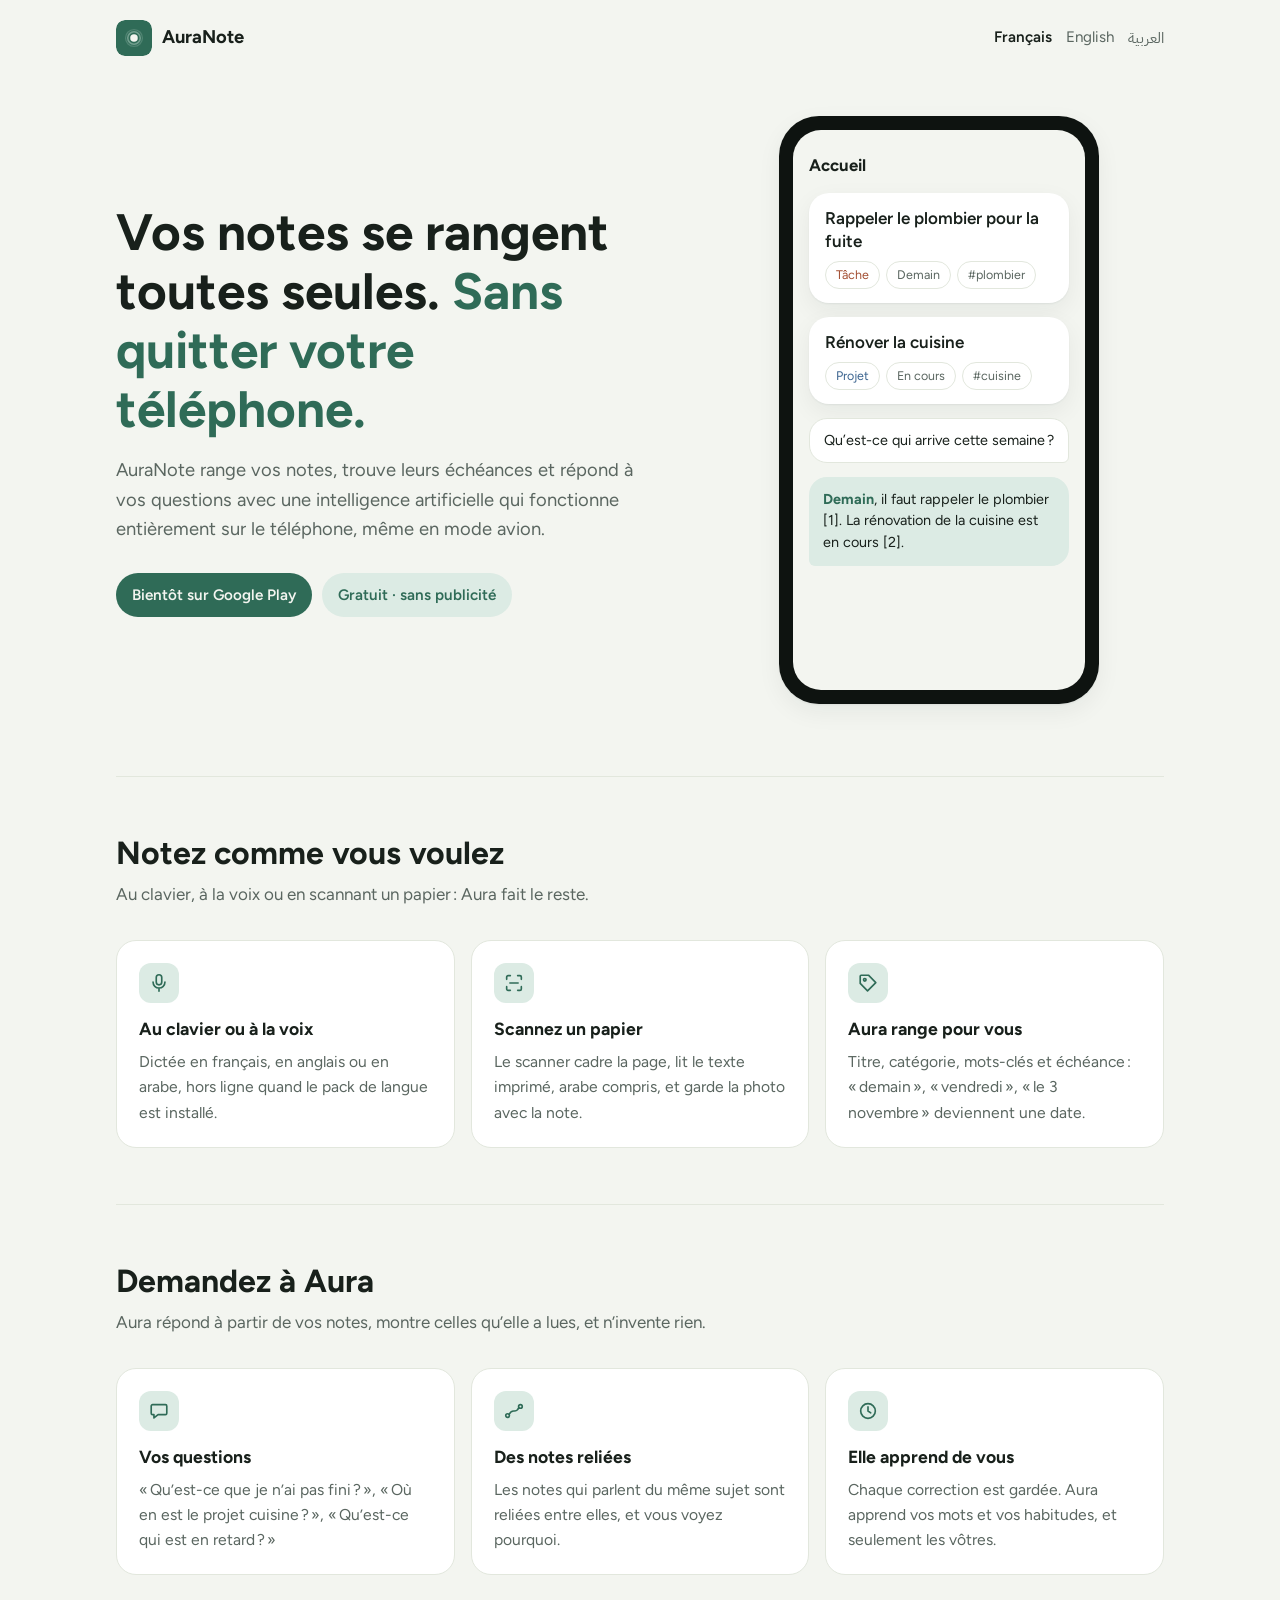
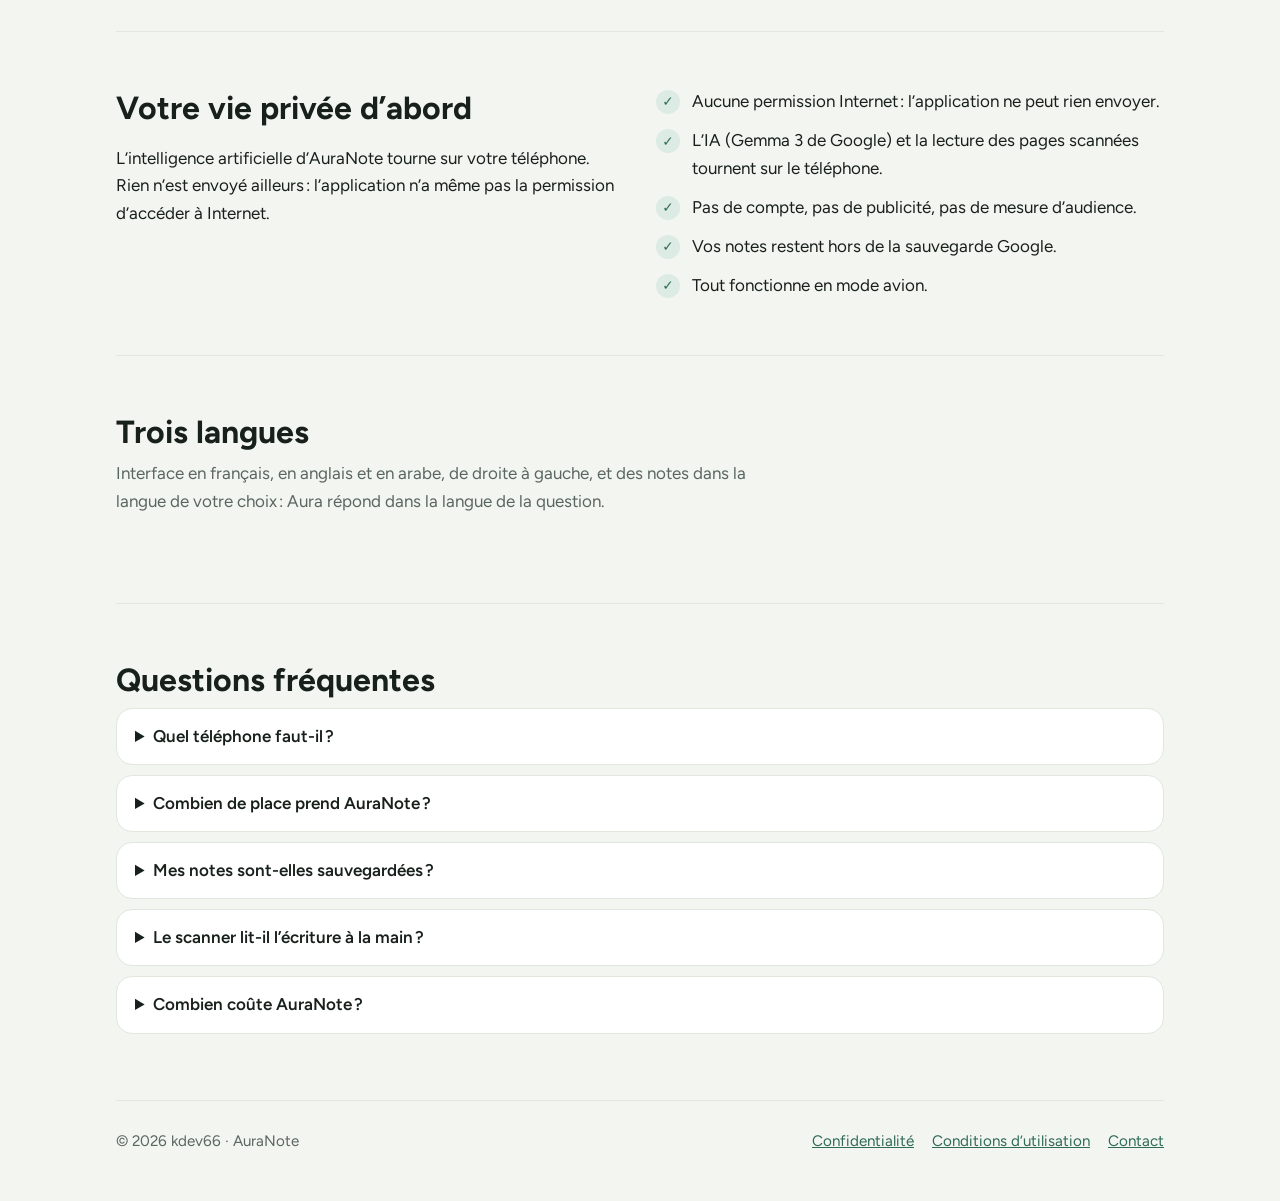
==== index.html @ ca135491 "Site AuraNote : vitrine, confidentialité et conditions (fr, en, ar) Co-Authored-By: Claude Opus 5.5 " ====
<!doctype html>
<html lang="fr" dir="ltr">
<head>
<meta charset="utf-8">
<meta name="viewport" content="width=device-width, initial-scale=1">
<title>AuraNote — vos notes rangées par une IA privée</title>
<meta name="description" content="AuraNote range vos notes avec une intelligence artificielle qui fonctionne entièrement sur votre téléphone, même en mode avion.">
<link rel="icon" href="icone.svg" type="image/svg+xml">
<link rel="stylesheet" href="style.css">
</head>
<body>
<div class="vitrine">
<header class="barre">
<a class="marque" href="index.html"><img src="icone.svg" alt="">AuraNote</a>
<nav class="langues" aria-label="Langue"><a href="index.html" lang="fr" aria-current="page">Français</a><a href="en/index.html" lang="en">English</a><a href="ar/index.html" lang="ar">العربية</a></nav>
</header>

<section class="une">
<div>
<h1>Vos notes se rangent toutes seules. <em>Sans quitter votre téléphone.</em></h1>
<p class="chapeau">AuraNote range vos notes, trouve leurs échéances et répond à vos questions avec une intelligence artificielle qui fonctionne entièrement sur le téléphone, même en mode avion.</p>
<div class="badges"><span class="badge plein">Bientôt sur Google Play</span><span class="badge voile">Gratuit · sans publicité</span></div>
</div>
<div class="telephone" aria-hidden="true"><div class="ecran">
<div class="titre-ecran">Accueil</div>
<div class="fiche"><div class="t">Rappeler le plombier pour la fuite</div><div class="pastilles"><span class="pastille tache">Tâche</span><span class="pastille">Demain</span><span class="pastille">#plombier</span></div></div>
<div class="fiche"><div class="t">Rénover la cuisine</div><div class="pastilles"><span class="pastille projet">Projet</span><span class="pastille">En cours</span><span class="pastille">#cuisine</span></div></div>
<div class="question">Qu’est-ce qui arrive cette semaine ?</div>
<div class="bulle"><b>Demain</b>, il faut rappeler le plombier [1]. La rénovation de la cuisine est en cours [2].</div>
</div></div>
</section>

<section class="section">
<h2>Notez comme vous voulez</h2>
<p>Au clavier, à la voix ou en scannant un papier : Aura fait le reste.</p>
<div class="grille"><div class="carte"><div class="picto"><svg viewBox="0 0 24 24" aria-hidden="true"><path d="M12 3a3 3 0 0 1 3 3v5a3 3 0 0 1-6 0V6a3 3 0 0 1 3-3z"/><path d="M5.5 11a6.5 6.5 0 0 0 13 0M12 17.5V21"/></svg></div><h3>Au clavier ou à la voix</h3><p>Dictée en français, en anglais ou en arabe, hors ligne quand le pack de langue est installé.</p></div><div class="carte"><div class="picto"><svg viewBox="0 0 24 24" aria-hidden="true"><path d="M4 8V5.5A1.5 1.5 0 0 1 5.5 4H8M16 4h2.5A1.5 1.5 0 0 1 20 5.5V8M20 16v2.5a1.5 1.5 0 0 1-1.5 1.5H16M8 20H5.5A1.5 1.5 0 0 1 4 18.5V16M7.5 12h9"/></svg></div><h3>Scannez un papier</h3><p>Le scanner cadre la page, lit le texte imprimé, arabe compris, et garde la photo avec la note.</p></div><div class="carte"><div class="picto"><svg viewBox="0 0 24 24" aria-hidden="true"><path d="M3.5 12.5v-8a1 1 0 0 1 1-1h8l8 8-9 9z"/><circle cx="8.5" cy="8.5" r="1.4"/></svg></div><h3>Aura range pour vous</h3><p>Titre, catégorie, mots-clés et échéance : « demain », « vendredi », « le 3 novembre » deviennent une date.</p></div></div>
</section>

<section class="section">
<h2>Demandez à Aura</h2>
<p>Aura répond à partir de vos notes, montre celles qu’elle a lues, et n’invente rien.</p>
<div class="grille"><div class="carte"><div class="picto"><svg viewBox="0 0 24 24" aria-hidden="true"><path d="M5 5h14a1.5 1.5 0 0 1 1.5 1.5v8A1.5 1.5 0 0 1 19 16h-8l-4.5 3.5V16H5a1.5 1.5 0 0 1-1.5-1.5v-8A1.5 1.5 0 0 1 5 5z"/></svg></div><h3>Vos questions</h3><p>« Qu’est-ce que je n’ai pas fini ? », « Où en est le projet cuisine ? », « Qu’est-ce qui est en retard ? »</p></div><div class="carte"><div class="picto"><svg viewBox="0 0 24 24" aria-hidden="true"><path d="M6.8 15.6C10 8 14 16 17.2 8.4"/><circle cx="5" cy="17" r="2"/><circle cx="19" cy="7" r="2"/></svg></div><h3>Des notes reliées</h3><p>Les notes qui parlent du même sujet sont reliées entre elles, et vous voyez pourquoi.</p></div><div class="carte"><div class="picto"><svg viewBox="0 0 24 24" aria-hidden="true"><path d="M12 4a8 8 0 1 0 0 16a8 8 0 1 0 0-16z"/><path d="M12 7.5V12l3 2"/></svg></div><h3>Elle apprend de vous</h3><p>Chaque correction est gardée. Aura apprend vos mots et vos habitudes, et seulement les vôtres.</p></div></div>
</section>

<section class="section prive">
<div><h2>Votre vie privée d’abord</h2><p>L’intelligence artificielle d’AuraNote tourne sur votre téléphone. Rien n’est envoyé ailleurs : l’application n’a même pas la permission d’accéder à Internet.</p></div>
<ul class="coches"><li>Aucune permission Internet : l’application ne peut rien envoyer.</li><li>L’IA (Gemma 3 de Google) et la lecture des pages scannées tournent sur le téléphone.</li><li>Pas de compte, pas de publicité, pas de mesure d’audience.</li><li>Vos notes restent hors de la sauvegarde Google.</li><li>Tout fonctionne en mode avion.</li></ul>
</section>

<section class="section">
<h2>Trois langues</h2>
<p>Interface en français, en anglais et en arabe, de droite à gauche, et des notes dans la langue de votre choix : Aura répond dans la langue de la question.</p>
</section>

<section class="section questions">
<h2>Questions fréquentes</h2>
<details><summary>Quel téléphone faut-il ?</summary><p>Android 8 ou plus récent. L’IA demande un téléphone de 4 Go de mémoire vive ; sur un téléphone plus modeste, AuraNote range vos notes avec ses seules règles.</p></details><details><summary>Combien de place prend AuraNote ?</summary><p>Environ 1 Go pour les modèles d’intelligence artificielle, téléchargés par Google Play avec l’application.</p></details><details><summary>Mes notes sont-elles sauvegardées ?</summary><p>Non : elles restent sur votre téléphone, et nulle part ailleurs. Désinstaller l’application les efface.</p></details><details><summary>Le scanner lit-il l’écriture à la main ?</summary><p>Non, seulement le texte imprimé. En arabe, la lecture d’une page prend une quinzaine de secondes.</p></details><details><summary>Combien coûte AuraNote ?</summary><p>Rien. AuraNote est gratuite et sans publicité.</p></details>
</section>

<footer class="pied">
<span><bdi dir="ltr">© 2026 kdev66 · AuraNote</bdi></span>
<span class="liens"><a href="fr/confidentialite.html">Confidentialité</a><a href="fr/conditions.html">Conditions d’utilisation</a><a href="mailto:kaabaoui.othman@gmail.com">Contact</a></span>
</footer>
</div>
</body>
</html>
---- style.css ----
/* AuraNote — identité Sauge, comme l'application (clair et sombre). Polices embarquées : rien n'est chargé ailleurs. */
@font-face { font-family: "Figtree"; src: url("fonts/figtree_regular.ttf") format("truetype"); font-weight: 400; font-display: swap; }
@font-face { font-family: "Figtree"; src: url("fonts/figtree_semibold.ttf") format("truetype"); font-weight: 600; font-display: swap; }
@font-face { font-family: "Figtree"; src: url("fonts/figtree_bold.ttf") format("truetype"); font-weight: 700; font-display: swap; }
@font-face { font-family: "Plex Arabic"; src: url("fonts/ibmplexsansarabic_regular.ttf") format("truetype"); font-weight: 400; font-display: swap; }
@font-face { font-family: "Plex Arabic"; src: url("fonts/ibmplexsansarabic_semibold.ttf") format("truetype"); font-weight: 600 700; font-display: swap; }

:root {
  --papier: #F3F5F0; --fiche: #FFFFFF; --filet: #E2E7DD; --encre: #18201B; --graphite: #5A6660;
  --accent: #2F6B57; --voile: #DCEBE4; --tache: #A34F33; --projet: #3B648F; --idee: #7D5F0E;
  --ombre: 0 1px 2px rgba(24, 32, 27, .06), 0 8px 24px rgba(24, 32, 27, .06);
}
@media (prefers-color-scheme: dark) {
  :root {
    --papier: #121714; --fiche: #1B221E; --filet: #2A332D; --encre: #E8EEE9; --graphite: #A3AFA8;
    --accent: #7FC7A9; --voile: #1E3A30; --tache: #E39A7E; --projet: #8EB0DA; --idee: #D9B85E;
    --ombre: 0 1px 2px rgba(0, 0, 0, .3), 0 8px 24px rgba(0, 0, 0, .25);
  }
}

* { box-sizing: border-box; }
html { -webkit-text-size-adjust: 100%; }
body { margin: 0; background: var(--papier); color: var(--encre); font: 17px/1.6 "Figtree", system-ui, -apple-system, "Segoe UI", Roboto, sans-serif; overflow-wrap: anywhere; }
[lang="ar"] { font-family: "Plex Arabic", "Figtree", system-ui, sans-serif; letter-spacing: 0; line-height: 1.75; }
a { color: var(--accent); }

/* Pages de texte (confidentialité, conditions) */
main { max-width: 760px; margin: 0 auto; padding: 32px 16px 64px; }
main h1 { font-size: 1.8rem; line-height: 1.25; margin: 0 0 4px; }
main h2 { font-size: 1.2rem; margin: 32px 0 8px; }
.date, main nav, main footer { color: var(--graphite); font-size: .95rem; }
main nav { display: flex; flex-wrap: wrap; gap: 16px; margin-bottom: 24px; }
main footer { border-top: 1px solid var(--filet); margin-top: 48px; padding-top: 16px; }

/* Site vitrine */
.vitrine { max-width: 1080px; margin: 0 auto; padding: 0 16px; }
.barre { display: flex; align-items: center; justify-content: space-between; gap: 16px; padding: 20px 0; flex-wrap: wrap; }
.marque { display: flex; align-items: center; gap: 10px; font-weight: 700; font-size: 1.15rem; color: var(--encre); text-decoration: none; }
.marque img { width: 36px; height: 36px; border-radius: 9px; }
.langues { display: flex; gap: 14px; font-size: .95rem; }
.langues a { color: var(--graphite); text-decoration: none; }
.langues a[aria-current] { color: var(--encre); font-weight: 600; }

.une { display: grid; grid-template-columns: 1.1fr .9fr; gap: 48px; align-items: center; padding: 40px 0 72px; }
.une h1 { font-size: clamp(2rem, 5vw, 3.2rem); line-height: 1.15; margin: 0 0 18px; }
.une h1 em { font-style: normal; color: var(--accent); }
.chapeau { font-size: 1.15rem; color: var(--graphite); margin: 0 0 28px; max-width: 34em; }
.badges { display: flex; flex-wrap: wrap; gap: 10px; }
.badge { display: inline-flex; align-items: center; gap: 8px; padding: 10px 16px; border-radius: 999px; font-weight: 600; font-size: .95rem; }
.badge.plein { background: var(--accent); color: var(--papier); }
.badge.voile { background: var(--voile); color: var(--accent); }

/* Le téléphone d'illustration */
.telephone { justify-self: center; width: min(320px, 100%); border-radius: 40px; padding: 14px; background: #0e1310; box-shadow: var(--ombre); }
.ecran { min-height: 560px; border-radius: 28px; background: var(--papier); padding: 22px 16px; display: flex; flex-direction: column; gap: 14px; }
.titre-ecran { font-weight: 700; font-size: 1.05rem; }
.fiche { background: var(--fiche); border-radius: 20px; padding: 14px 16px; box-shadow: var(--ombre); }
.fiche .t { font-weight: 600; margin-bottom: 8px; line-height: 1.35; }
.pastilles { display: flex; flex-wrap: wrap; gap: 6px; }
.pastille { font-size: .78rem; padding: 3px 10px; border-radius: 999px; border: 1px solid var(--filet); color: var(--graphite); }
.pastille.tache { color: var(--tache); }
.pastille.projet { color: var(--projet); }
.pastille.idee { color: var(--idee); }
.bulle { background: var(--voile); color: var(--encre); border-radius: 18px 18px 18px 6px; padding: 12px 14px; font-size: .9rem; line-height: 1.5; }
[dir="rtl"] .bulle { border-radius: 18px 18px 6px 18px; }
.bulle b { color: var(--accent); }
.question { align-self: flex-end; background: var(--fiche); border: 1px solid var(--filet); border-radius: 18px 18px 6px 18px; padding: 10px 14px; font-size: .9rem; }
[dir="rtl"] .question { align-self: flex-start; border-radius: 18px 18px 18px 6px; }

.section { padding: 56px 0; border-top: 1px solid var(--filet); }
.section h2 { font-size: clamp(1.5rem, 3.5vw, 2rem); line-height: 1.25; margin: 0 0 8px; }
.section > p { color: var(--graphite); margin: 0 0 32px; max-width: 40em; }
.grille { display: grid; grid-template-columns: repeat(3, 1fr); gap: 16px; }
.carte { background: var(--fiche); border: 1px solid var(--filet); border-radius: 20px; padding: 22px; }
.carte h3 { margin: 12px 0 6px; font-size: 1.1rem; }
.carte p { margin: 0; color: var(--graphite); font-size: .98rem; }
.picto { width: 40px; height: 40px; border-radius: 12px; background: var(--voile); color: var(--accent); display: grid; place-items: center; }
.picto svg { width: 22px; height: 22px; stroke: currentColor; fill: none; stroke-width: 1.8; stroke-linecap: round; stroke-linejoin: round; }

.prive { display: grid; grid-template-columns: 1fr 1fr; gap: 32px; align-items: start; }
.coches { list-style: none; padding: 0; margin: 0; display: grid; gap: 12px; }
.coches li { display: flex; gap: 12px; align-items: flex-start; }
.coches li::before { content: "✓"; flex: 0 0 24px; height: 24px; margin-top: 2px; border-radius: 50%; background: var(--voile); color: var(--accent); font-weight: 700; font-size: .85rem; display: grid; place-items: center; }

.questions details { background: var(--fiche); border: 1px solid var(--filet); border-radius: 16px; padding: 14px 18px; margin-bottom: 10px; }
.questions summary { cursor: pointer; font-weight: 600; }
.questions details p { color: var(--graphite); margin: 10px 0 2px; }

.pied { display: flex; flex-wrap: wrap; gap: 8px 24px; justify-content: space-between; padding: 28px 0 48px; border-top: 1px solid var(--filet); color: var(--graphite); font-size: .95rem; }
.pied .liens { display: flex; flex-wrap: wrap; gap: 18px; }

@media (max-width: 860px) {
  .une { grid-template-columns: 1fr; gap: 40px; padding-top: 16px; }
  .grille, .prive { grid-template-columns: 1fr; }
  .ecran { min-height: 0; }
}
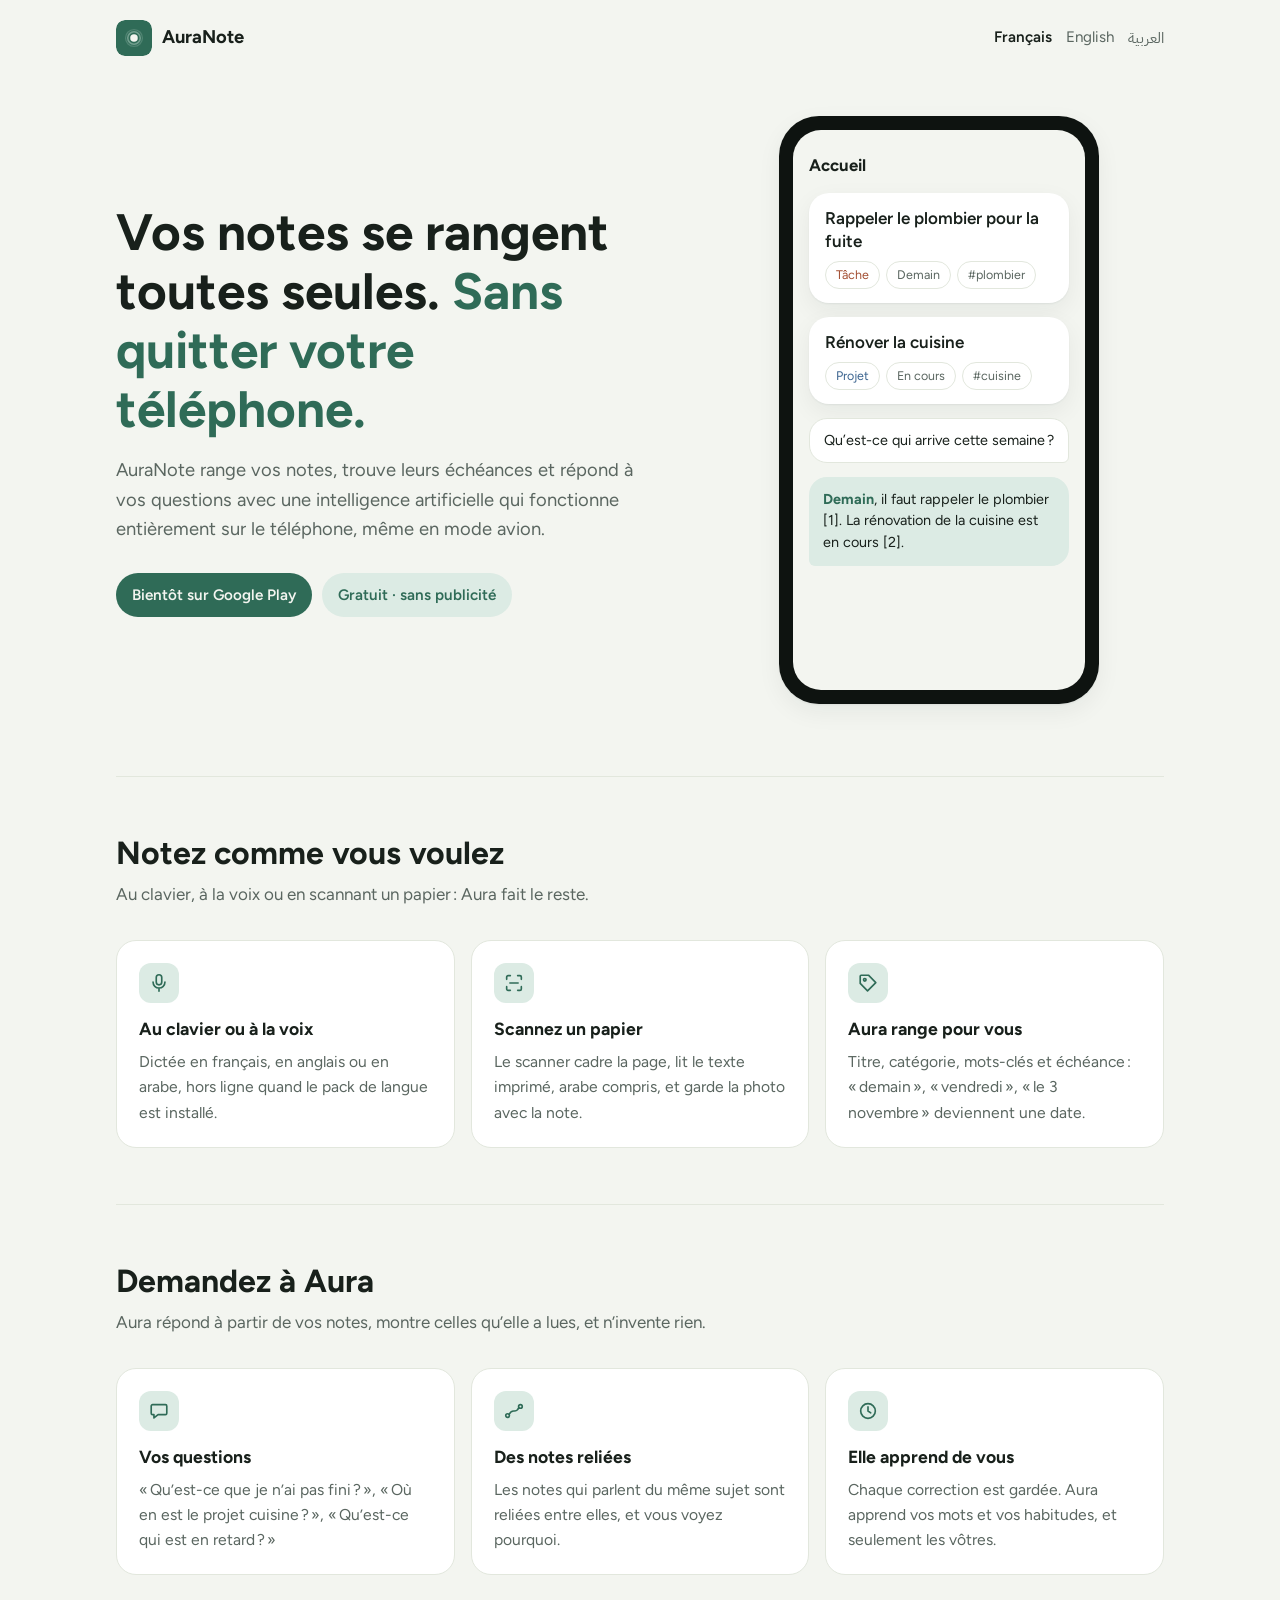
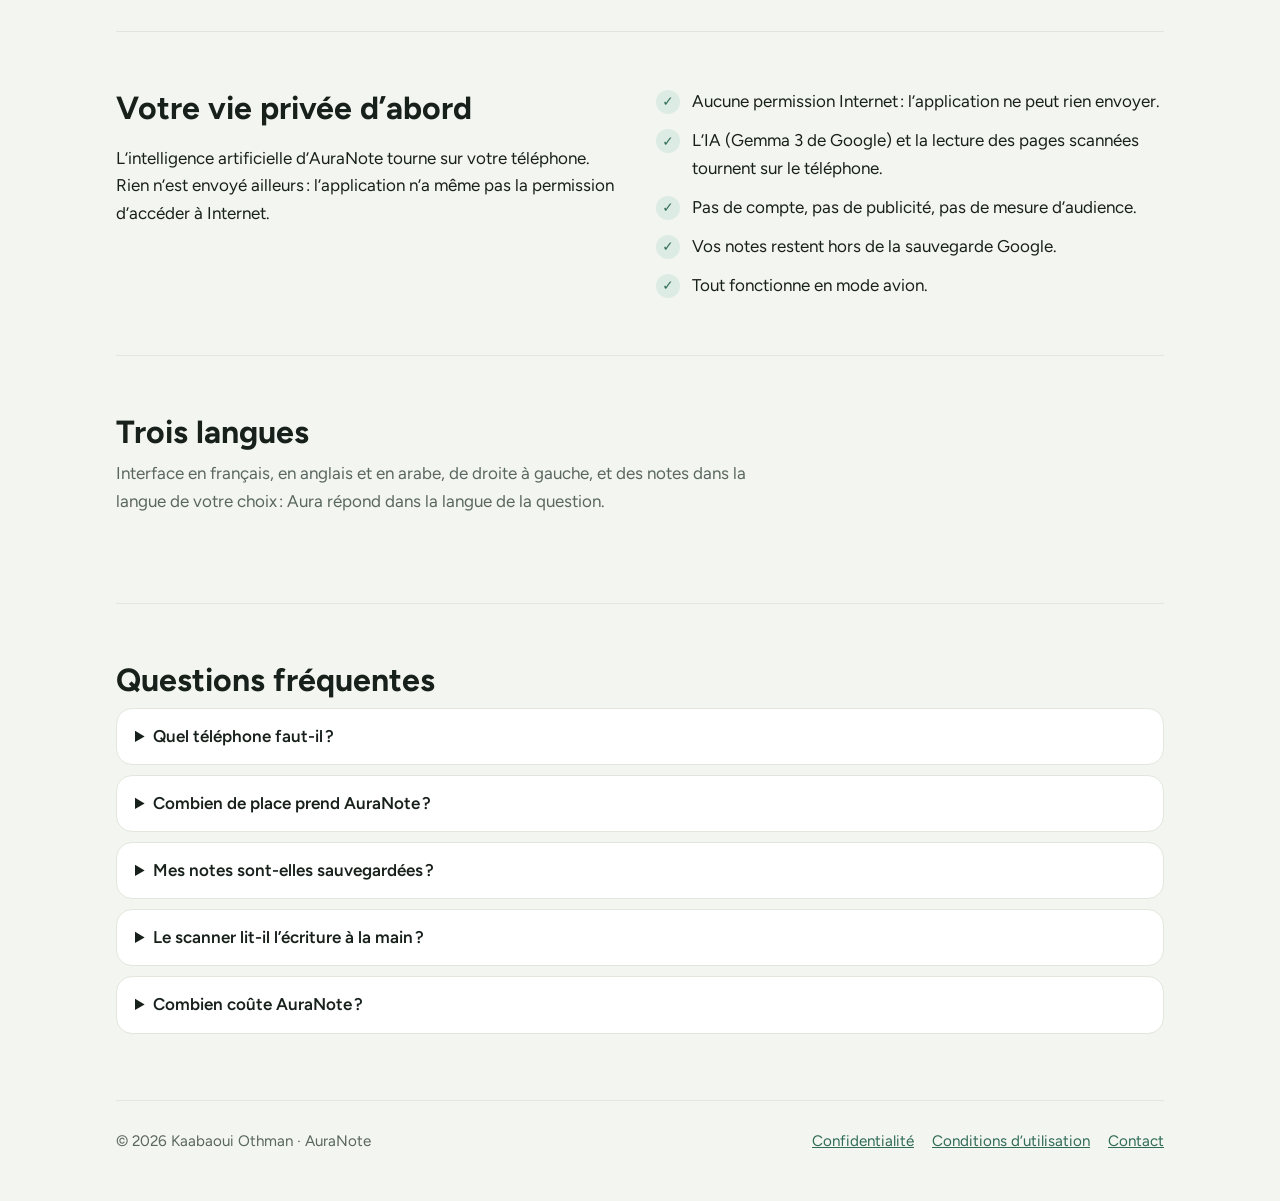
==== commit 2cc5d79a: "Accueil : bas de page au nom de Kaabaoui Othman Co-Authored-By: Claude Opus 5.5 (1M context) <norepl" ====
--- a/index.html
+++ b/index.html
@@ -58,7 +58,7 @@
 </section>
 
 <footer class="pied">
-<span><bdi dir="ltr">© 2026 kdev66 · AuraNote</bdi></span>
+<span><bdi dir="ltr">© 2026 Kaabaoui Othman · AuraNote</bdi></span>
 <span class="liens"><a href="fr/confidentialite.html">Confidentialité</a><a href="fr/conditions.html">Conditions d’utilisation</a><a href="mailto:kaabaoui.othman@gmail.com">Contact</a></span>
 </footer>
 </div>
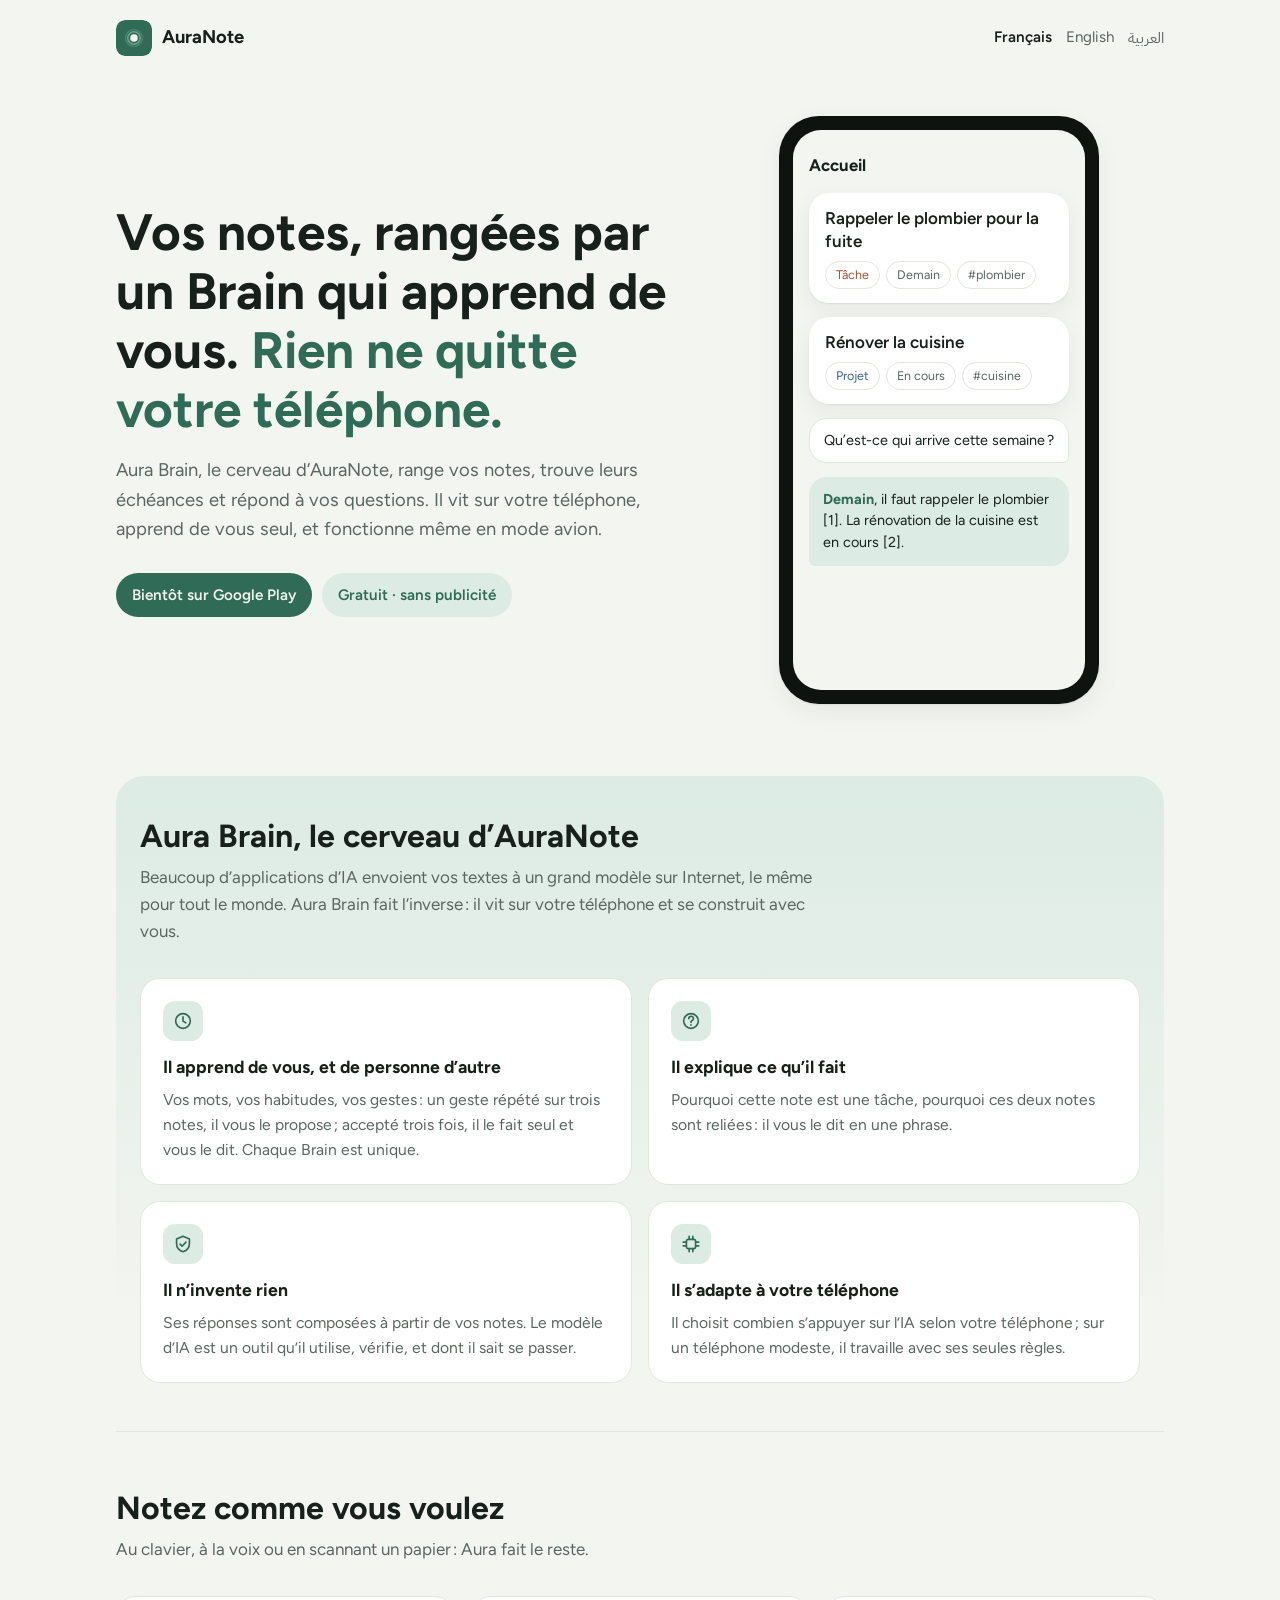
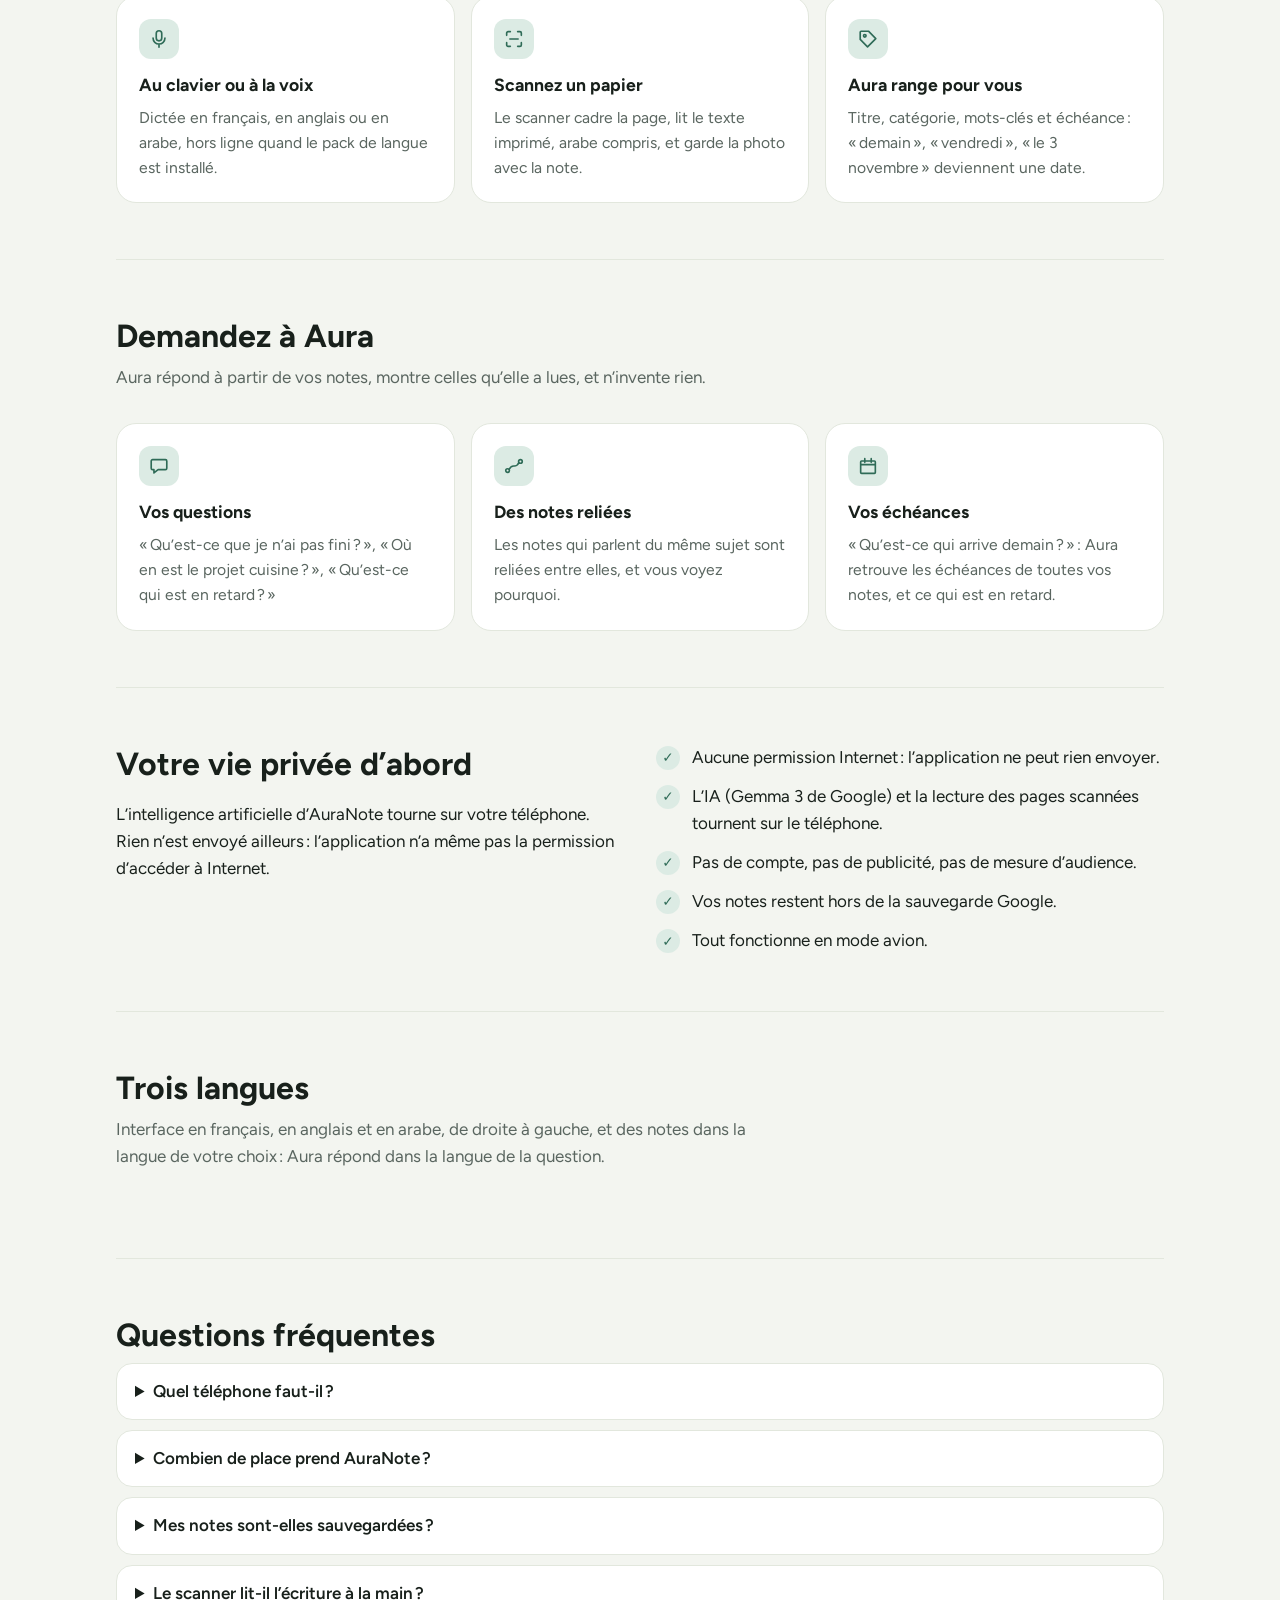
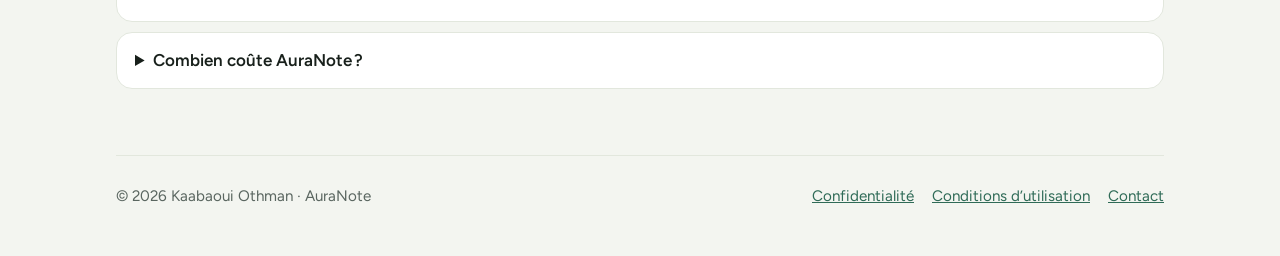
==== commit bc7b57c8: "Accroche et section Aura Brain : le cerveau qui apprend de vous, en tête du site (fr, en, ar) Co-Aut" ====
--- a/index.html
+++ b/index.html
@@ -3,8 +3,8 @@
 <head>
 <meta charset="utf-8">
 <meta name="viewport" content="width=device-width, initial-scale=1">
-<title>AuraNote — vos notes rangées par une IA privée</title>
-<meta name="description" content="AuraNote range vos notes avec une intelligence artificielle qui fonctionne entièrement sur votre téléphone, même en mode avion.">
+<title>AuraNote — vos notes rangées par un Brain qui apprend de vous</title>
+<meta name="description" content="Aura Brain range vos notes et apprend de vous seul. Il vit sur votre téléphone : rien ne le quitte, même en mode avion.">
 <link rel="icon" href="icone.svg" type="image/svg+xml">
 <link rel="stylesheet" href="style.css">
 </head>
@@ -17,8 +17,8 @@
 
 <section class="une">
 <div>
-<h1>Vos notes se rangent toutes seules. <em>Sans quitter votre téléphone.</em></h1>
-<p class="chapeau">AuraNote range vos notes, trouve leurs échéances et répond à vos questions avec une intelligence artificielle qui fonctionne entièrement sur le téléphone, même en mode avion.</p>
+<h1>Vos notes, rangées par un Brain qui apprend de vous. <em>Rien ne quitte votre téléphone.</em></h1>
+<p class="chapeau">Aura Brain, le cerveau d’AuraNote, range vos notes, trouve leurs échéances et répond à vos questions. Il vit sur votre téléphone, apprend de vous seul, et fonctionne même en mode avion.</p>
 <div class="badges"><span class="badge plein">Bientôt sur Google Play</span><span class="badge voile">Gratuit · sans publicité</span></div>
 </div>
 <div class="telephone" aria-hidden="true"><div class="ecran">
@@ -30,6 +30,12 @@
 </div></div>
 </section>
 
+<section class="section brain">
+<h2>Aura Brain, le cerveau d’AuraNote</h2>
+<p>Beaucoup d’applications d’IA envoient vos textes à un grand modèle sur Internet, le même pour tout le monde. Aura Brain fait l’inverse : il vit sur votre téléphone et se construit avec vous.</p>
+<div class="grille deux"><div class="carte"><div class="picto"><svg viewBox="0 0 24 24" aria-hidden="true"><path d="M12 4a8 8 0 1 0 0 16a8 8 0 1 0 0-16z"/><path d="M12 7.5V12l3 2"/></svg></div><h3>Il apprend de vous, et de personne d’autre</h3><p>Vos mots, vos habitudes, vos gestes : un geste répété sur trois notes, il vous le propose ; accepté trois fois, il le fait seul et vous le dit. Chaque Brain est unique.</p></div><div class="carte"><div class="picto"><svg viewBox="0 0 24 24" aria-hidden="true"><path d="M12 4a8 8 0 1 0 0 16a8 8 0 1 0 0-16z"/><path d="M9.6 9.4a2.5 2.5 0 1 1 3.4 2.3c-.6.3-1 .8-1 1.5v.3M12 16.3v.2"/></svg></div><h3>Il explique ce qu’il fait</h3><p>Pourquoi cette note est une tâche, pourquoi ces deux notes sont reliées : il vous le dit en une phrase.</p></div><div class="carte"><div class="picto"><svg viewBox="0 0 24 24" aria-hidden="true"><path d="M12 3.5l7 3v5c0 4.4-3 7.8-7 9-4-1.2-7-4.6-7-9v-5z"/><path d="M8.8 12.2l2.2 2.2 4.2-4.4"/></svg></div><h3>Il n’invente rien</h3><p>Ses réponses sont composées à partir de vos notes. Le modèle d’IA est un outil qu’il utilise, vérifie, et dont il sait se passer.</p></div><div class="carte"><div class="picto"><svg viewBox="0 0 24 24" aria-hidden="true"><rect x="7" y="7" width="10" height="10" rx="2"/><path d="M10 3.5V7M14 3.5V7M10 17v3.5M14 17v3.5M3.5 10H7M3.5 14H7M17 10h3.5M17 14h3.5"/></svg></div><h3>Il s’adapte à votre téléphone</h3><p>Il choisit combien s’appuyer sur l’IA selon votre téléphone ; sur un téléphone modeste, il travaille avec ses seules règles.</p></div></div>
+</section>
+
 <section class="section">
 <h2>Notez comme vous voulez</h2>
 <p>Au clavier, à la voix ou en scannant un papier : Aura fait le reste.</p>
@@ -39,7 +45,7 @@
 <section class="section">
 <h2>Demandez à Aura</h2>
 <p>Aura répond à partir de vos notes, montre celles qu’elle a lues, et n’invente rien.</p>
-<div class="grille"><div class="carte"><div class="picto"><svg viewBox="0 0 24 24" aria-hidden="true"><path d="M5 5h14a1.5 1.5 0 0 1 1.5 1.5v8A1.5 1.5 0 0 1 19 16h-8l-4.5 3.5V16H5a1.5 1.5 0 0 1-1.5-1.5v-8A1.5 1.5 0 0 1 5 5z"/></svg></div><h3>Vos questions</h3><p>« Qu’est-ce que je n’ai pas fini ? », « Où en est le projet cuisine ? », « Qu’est-ce qui est en retard ? »</p></div><div class="carte"><div class="picto"><svg viewBox="0 0 24 24" aria-hidden="true"><path d="M6.8 15.6C10 8 14 16 17.2 8.4"/><circle cx="5" cy="17" r="2"/><circle cx="19" cy="7" r="2"/></svg></div><h3>Des notes reliées</h3><p>Les notes qui parlent du même sujet sont reliées entre elles, et vous voyez pourquoi.</p></div><div class="carte"><div class="picto"><svg viewBox="0 0 24 24" aria-hidden="true"><path d="M12 4a8 8 0 1 0 0 16a8 8 0 1 0 0-16z"/><path d="M12 7.5V12l3 2"/></svg></div><h3>Elle apprend de vous</h3><p>Chaque correction est gardée. Aura apprend vos mots et vos habitudes, et seulement les vôtres.</p></div></div>
+<div class="grille"><div class="carte"><div class="picto"><svg viewBox="0 0 24 24" aria-hidden="true"><path d="M5 5h14a1.5 1.5 0 0 1 1.5 1.5v8A1.5 1.5 0 0 1 19 16h-8l-4.5 3.5V16H5a1.5 1.5 0 0 1-1.5-1.5v-8A1.5 1.5 0 0 1 5 5z"/></svg></div><h3>Vos questions</h3><p>« Qu’est-ce que je n’ai pas fini ? », « Où en est le projet cuisine ? », « Qu’est-ce qui est en retard ? »</p></div><div class="carte"><div class="picto"><svg viewBox="0 0 24 24" aria-hidden="true"><path d="M6.8 15.6C10 8 14 16 17.2 8.4"/><circle cx="5" cy="17" r="2"/><circle cx="19" cy="7" r="2"/></svg></div><h3>Des notes reliées</h3><p>Les notes qui parlent du même sujet sont reliées entre elles, et vous voyez pourquoi.</p></div><div class="carte"><div class="picto"><svg viewBox="0 0 24 24" aria-hidden="true"><path d="M5 6.5h14a1 1 0 0 1 1 1V19a1 1 0 0 1-1 1H5a1 1 0 0 1-1-1V7.5a1 1 0 0 1 1-1zM4 10.5h16M8.5 4v4M15.5 4v4"/></svg></div><h3>Vos échéances</h3><p>« Qu’est-ce qui arrive demain ? » : Aura retrouve les échéances de toutes vos notes, et ce qui est en retard.</p></div></div>
 </section>
 
 <section class="section prive">
--- a/style.css
+++ b/style.css
@@ -94,3 +94,8 @@
   .grille, .prive { grid-template-columns: 1fr; }
   .ecran { min-height: 0; }
 }
+
+/* Aura Brain : la section qui distingue AuraNote, en tête */
+.brain { background: linear-gradient(180deg, var(--voile), transparent 85%); border-radius: 28px; padding: 40px 24px; border-top: 0; margin-bottom: 8px; }
+.grille.deux { grid-template-columns: repeat(2, 1fr); }
+@media (max-width: 860px) { .grille.deux { grid-template-columns: 1fr; } .brain { padding: 28px 16px; } }
